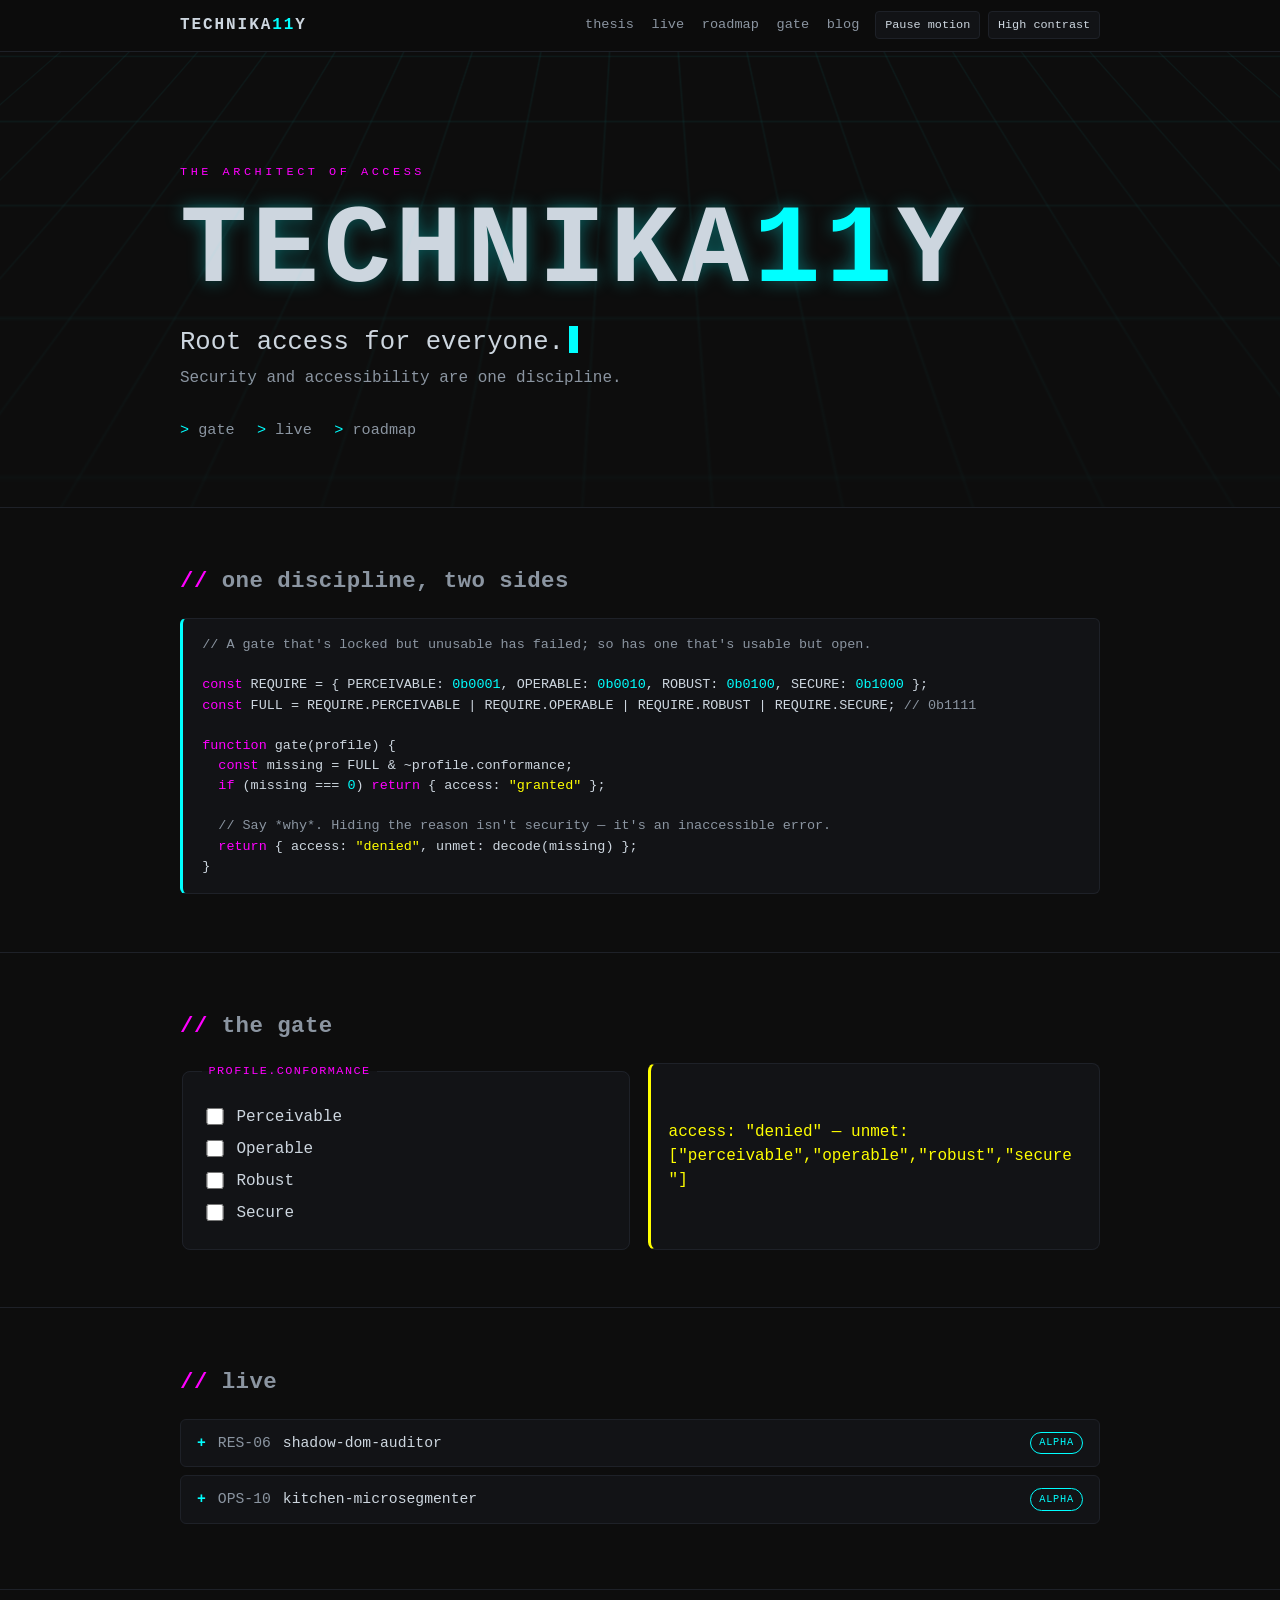
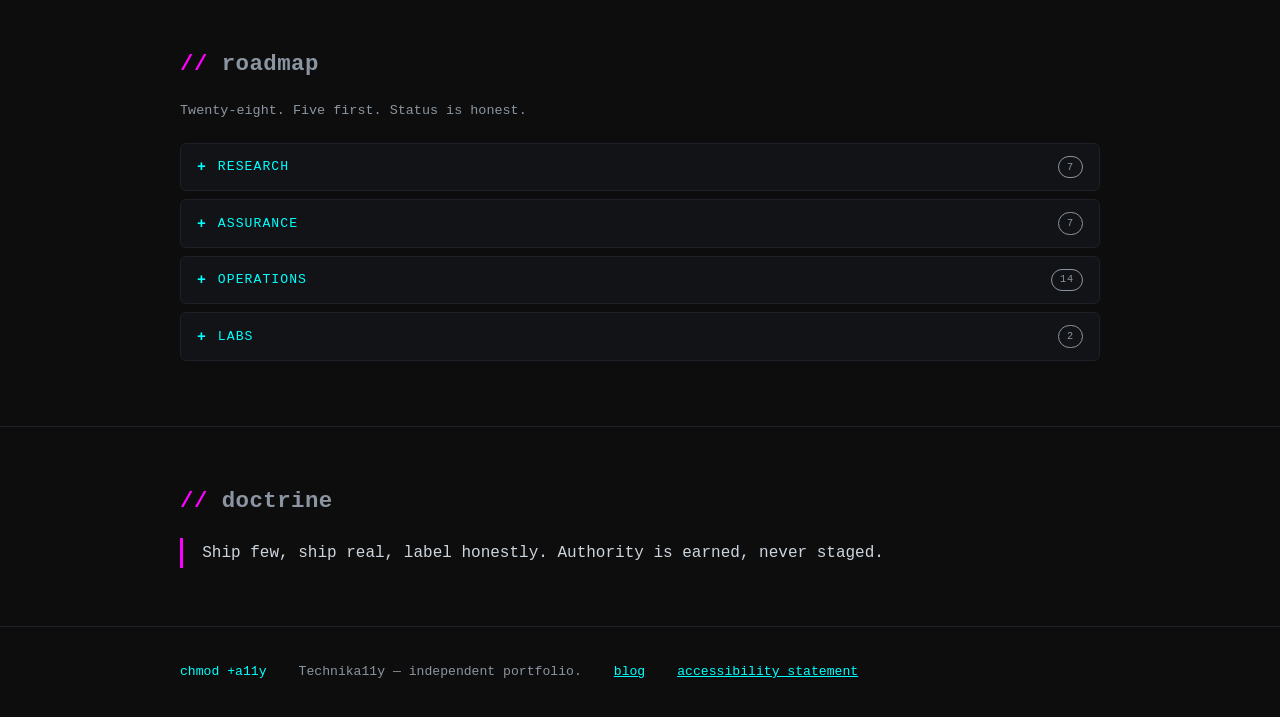
==== index.html @ 1067c13e "Landing page Signed-off-by: Technika11y <technika11yspeakn@gmail.com>" ====
<!doctype html>
<html lang="en" data-motion="on" data-contrast="normal">
<head>
  <meta charset="utf-8">
  <meta name="viewport" content="width=device-width, initial-scale=1">
  <title>Technika11y — Root access for everyone</title>
  <meta name="description" content="Security, compliance, and accessibility are one discipline. Root access for everyone.">
  <style>
    :root {
      --bg: #0d0d0d;
      --panel: #121316;
      --ink: #cdd6df;
      --muted: #8b95a1;
      --cyan: #00ffff;
      --magenta: #ff00ff;
      --yellow: #ffff00;
      --line: #1e2128;
      --grid: rgba(0, 255, 255, 0.10);
      --glow: 0 0 18px rgba(0, 255, 255, 0.35);
      --focus: #ffff00;
      --mono: ui-monospace, "JetBrains Mono", "Fira Code", "SFMono-Regular", Menlo, Consolas, monospace;
    }
    html[data-contrast="high"] {
      --bg: #000000;
      --panel: #0a0a0a;
      --ink: #ffffff;
      --muted: #e6e6e6;
      --cyan: #79ffff;
      --magenta: #ff8bff;
      --yellow: #ffff5c;
      --line: #ffffff;
      --grid: rgba(255, 255, 255, 0.14);
      --glow: none;
    }

    * { box-sizing: border-box; }
    html { scroll-behavior: smooth; }
    body {
      margin: 0; background: var(--bg); color: var(--ink);
      font-family: var(--mono); line-height: 1.5; -webkit-font-smoothing: antialiased;
    }
    a { color: var(--cyan); }
    a:focus-visible, button:focus-visible, input:focus-visible, summary:focus-visible {
      outline: 3px solid var(--focus); outline-offset: 2px; border-radius: 2px;
    }
    .skip { position: absolute; left: -999px; top: 0; z-index: 100; background: var(--yellow); color: #000; padding: .6rem 1rem; font-weight: 700; }
    .skip:focus { left: .5rem; top: .5rem; }
    .wrap { width: min(920px, 92vw); margin-inline: auto; }

    /* header */
    header { position: sticky; top: 0; z-index: 40; background: color-mix(in srgb, var(--bg) 88%, transparent); backdrop-filter: blur(6px); border-bottom: 1px solid var(--line); }
    .bar { display: flex; align-items: center; gap: 1rem; padding: .7rem 0; flex-wrap: wrap; }
    .brand { font-weight: 800; letter-spacing: .12em; color: var(--ink); text-decoration: none; }
    .brand .n { color: var(--cyan); }
    nav.main { display: flex; gap: 1.1rem; margin-left: auto; flex-wrap: wrap; }
    nav.main a { color: var(--muted); text-decoration: none; font-size: .85rem; }
    nav.main a:hover { color: var(--cyan); }
    .controls { display: flex; gap: .5rem; }
    .ctl { background: var(--panel); color: var(--ink); border: 1px solid var(--line); font-family: var(--mono); font-size: .74rem; padding: .38rem .55rem; cursor: pointer; border-radius: 4px; }
    .ctl[aria-pressed="true"] { border-color: var(--cyan); color: var(--cyan); }

    /* hero */
    .hero { position: relative; overflow: hidden; border-bottom: 1px solid var(--line); }
    .hero .grid-bg {
      position: absolute; inset: -40% -10% -10% -10%; z-index: 0; pointer-events: none;
      background-image: linear-gradient(var(--grid) 1px, transparent 1px), linear-gradient(90deg, var(--grid) 1px, transparent 1px);
      background-size: 44px 44px;
      transform: perspective(520px) rotateX(58deg) translateY(-6%); transform-origin: top center;
      mask-image: linear-gradient(to bottom, #000 0%, transparent 78%);
      animation: drift 14s linear infinite;
    }
    @keyframes drift { to { background-position: 0 44px, 44px 0; } }
    .hero .inner { position: relative; z-index: 1; padding: clamp(3rem, 10vw, 7rem) 0 clamp(2.5rem, 6vw, 4rem); }
    .kicker { color: var(--magenta); letter-spacing: .3em; font-size: .74rem; text-transform: uppercase; margin: 0 0 1.1rem; }
    .wordmark { margin: 0; font-weight: 800; letter-spacing: .04em; line-height: .95; font-size: clamp(2.6rem, 11vw, 7rem); color: var(--ink); text-shadow: var(--glow); }
    .wordmark .n { color: var(--cyan); }
    .tagline { font-size: clamp(1.1rem, 3.4vw, 1.6rem); margin: 1.2rem 0 .2rem; color: var(--ink); }
    .cursor { display: inline-block; width: .55ch; height: 1.05em; background: var(--cyan); margin-left: .2em; vertical-align: -0.12em; animation: blink 1.1s step-end infinite; }
    @keyframes blink { 50% { opacity: 0; } }
    .subline { color: var(--muted); margin: 0 0 1.8rem; }
    .prompts { display: flex; gap: 1.4rem; flex-wrap: wrap; }
    .prompt { text-decoration: none; color: var(--muted); font-size: .95rem; border-bottom: 1px solid transparent; }
    .prompt::before { content: "> "; color: var(--cyan); }
    .prompt:hover { color: var(--cyan); border-bottom-color: var(--cyan); }

    /* sections */
    section { padding: clamp(2.2rem, 5vw, 3.6rem) 0; border-bottom: 1px solid var(--line); }
    h2 { font-size: clamp(1.1rem, 3vw, 1.4rem); margin: 0 0 1.2rem; color: var(--muted); font-weight: 600; letter-spacing: .02em; }
    h2 .hash { color: var(--magenta); }

    .code-panel { background: var(--panel); border: 1px solid var(--line); border-left: 3px solid var(--cyan); border-radius: 6px; padding: 1rem 1.2rem; overflow-x: auto; font-size: .84rem; }
    .code-panel pre { margin: 0; }
    .tok-c { color: var(--muted); } .tok-k { color: var(--magenta); } .tok-n { color: var(--cyan); } .tok-s { color: var(--yellow); }

    /* disclosure rows */
    details { border: 1px solid var(--line); border-radius: 6px; background: var(--panel); margin: .5rem 0; }
    summary { cursor: pointer; padding: .75rem 1rem; list-style: none; display: flex; align-items: center; gap: .75rem; font-size: .92rem; }
    summary::-webkit-details-marker { display: none; }
    summary::before { content: "+"; color: var(--cyan); font-weight: 700; width: 1ch; }
    details[open] summary::before { content: "\2212"; }
    summary:hover { background: color-mix(in srgb, var(--cyan) 8%, transparent); }
    summary .sid { color: var(--muted); }
    summary .sname { color: var(--ink); }
    .detail-body { padding: .2rem 1rem 1.1rem 2.3rem; color: var(--muted); font-size: .88rem; }
    .detail-body .out { color: var(--cyan); white-space: pre-wrap; word-break: break-word; margin-top: .6rem; }
    .badge { margin-left: auto; font-size: .64rem; letter-spacing: .08em; text-transform: uppercase; padding: .16rem .5rem; border-radius: 999px; border: 1px solid currentColor; }
    .badge.alpha { color: var(--cyan); } .badge.flagship { color: var(--magenta); } .badge.planned { color: var(--muted); } .badge.gated { color: var(--yellow); }

    /* roadmap */
    .roadhead { color: var(--muted); font-size: .84rem; margin: 0 0 1.4rem; }
    .modules { display: grid; gap: 1.4rem; grid-template-columns: repeat(auto-fit, minmax(250px, 1fr)); }
    .module h3 { margin: 0 0 .7rem; font-size: .82rem; letter-spacing: .1em; text-transform: uppercase; color: var(--cyan); }
    ul.roster { list-style: none; margin: 0; padding: 0; display: grid; gap: .5rem; }
    ul.roster li { display: flex; align-items: baseline; gap: .5rem; font-size: .82rem; }
    ul.roster .id { color: var(--muted); min-width: 3.8em; }
    ul.roster .st { margin-left: auto; font-size: .62rem; letter-spacing: .06em; text-transform: uppercase; }
    .st.alpha { color: var(--cyan); } .st.flagship { color: var(--magenta); } .st.planned { color: var(--muted); } .st.gated { color: var(--yellow); }
    #roadmap .modules-stack details { margin: .5rem 0; }
    #roadmap .detail-body { color: var(--ink); padding-top: .6rem; }
    #roadmap summary .sname { text-transform: uppercase; letter-spacing: .08em; font-size: .82rem; color: var(--cyan); }

    /* gate */
    .gate { display: grid; gap: 1rem; grid-template-columns: 1fr; }
    @media (min-width: 720px) { .gate { grid-template-columns: 1fr 1fr; } }
    fieldset { border: 1px solid var(--line); border-radius: 8px; padding: 1rem 1.2rem; background: var(--panel); }
    legend { color: var(--magenta); padding: 0 .4rem; font-size: .74rem; text-transform: uppercase; letter-spacing: .12em; }
    .check { display: flex; align-items: center; gap: .6rem; margin: .5rem 0; }
    .check input { width: 1.1rem; height: 1.1rem; accent-color: var(--cyan); }
    .result { background: var(--panel); border: 1px solid var(--line); border-radius: 8px; padding: 1.1rem; display: flex; align-items: center; }
    .result[data-state="granted"] { border-left: 3px solid var(--cyan); }
    .result[data-state="denied"] { border-left: 3px solid var(--yellow); }
    .result output { font-size: 1rem; word-break: break-word; }
    .state-granted { color: var(--cyan); } .state-denied { color: var(--yellow); }

    blockquote { margin: 0; border-left: 3px solid var(--magenta); padding: .2rem 0 .2rem 1.2rem; color: var(--ink); font-size: 1rem; }

    footer { padding: 2.2rem 0; color: var(--muted); font-size: .82rem; display: flex; gap: 1rem 2rem; flex-wrap: wrap; align-items: baseline; }
    footer .mono { color: var(--cyan); }

    html[data-motion="off"] .grid-bg, html[data-motion="off"] .cursor { animation: none; }
    @media (prefers-reduced-motion: reduce) { html { scroll-behavior: auto; } .grid-bg, .cursor { animation: none; } }
    @media (forced-colors: active) { .badge, .ctl, .code-panel, details { border-color: CanvasText; } }
  </style>
</head>
<body>
  <a class="skip" href="#main">Skip to main content</a>

  <header>
    <div class="wrap bar">
      <a class="brand" href="#top">TECHNIKA<span class="n">11</span>Y</a>
      <nav class="main" aria-label="Primary">
        <a href="#thesis">thesis</a>
        <a href="#live">live</a>
        <a href="#roadmap">roadmap</a>
        <a href="#gate">gate</a>
        <a href="blog/">blog</a>
      </nav>
      <div class="controls">
        <button type="button" id="toggle-motion" class="ctl" aria-pressed="false">Pause motion</button>
        <button type="button" id="toggle-contrast" class="ctl" aria-pressed="false">High contrast</button>
      </div>
    </div>
  </header>

  <main id="main">
    <div class="hero" id="top">
      <div class="grid-bg" aria-hidden="true"></div>
      <div class="wrap inner">
        <p class="kicker">The Architect of Access</p>
        <h1 class="wordmark">TECHNIKA<span class="n">11</span>Y</h1>
        <p class="tagline">Root access for everyone.<span class="cursor" aria-hidden="true"></span></p>
        <p class="subline">Security and accessibility are one discipline.</p>
        <div class="prompts">
          <a class="prompt" href="#gate">gate</a>
          <a class="prompt" href="#live">live</a>
          <a class="prompt" href="#roadmap">roadmap</a>
        </div>
      </div>
    </div>

    <!-- THESIS: let the code speak -->
    <section id="thesis">
      <div class="wrap">
        <h2><span class="hash">//</span> one discipline, two sides</h2>
        <div class="code-panel">
<pre><code><span class="tok-c">// A gate that's locked but unusable has failed; so has one that's usable but open.</span>

<span class="tok-k">const</span> REQUIRE = { PERCEIVABLE: <span class="tok-n">0b0001</span>, OPERABLE: <span class="tok-n">0b0010</span>, ROBUST: <span class="tok-n">0b0100</span>, SECURE: <span class="tok-n">0b1000</span> };
<span class="tok-k">const</span> FULL = REQUIRE.PERCEIVABLE | REQUIRE.OPERABLE | REQUIRE.ROBUST | REQUIRE.SECURE; <span class="tok-c">// 0b1111</span>

<span class="tok-k">function</span> gate(profile) {
  <span class="tok-k">const</span> missing = FULL &amp; ~profile.conformance;
  <span class="tok-k">if</span> (missing === <span class="tok-n">0</span>) <span class="tok-k">return</span> { access: <span class="tok-s">"granted"</span> };

  <span class="tok-c">// Say *why*. Hiding the reason isn't security — it's an inaccessible error.</span>
  <span class="tok-k">return</span> { access: <span class="tok-s">"denied"</span>, unmet: decode(missing) };
}</code></pre>
        </div>
      </div>
    </section>

    <!-- GATE: the interaction -->
    <section id="gate">
      <div class="wrap">
        <h2><span class="hash">//</span> the gate</h2>
        <div class="gate">
          <fieldset>
            <legend>profile.conformance</legend>
            <label class="check"><input type="checkbox" data-bit="perceivable"> Perceivable</label>
            <label class="check"><input type="checkbox" data-bit="operable"> Operable</label>
            <label class="check"><input type="checkbox" data-bit="robust"> Robust</label>
            <label class="check"><input type="checkbox" data-bit="secure"> Secure</label>
          </fieldset>
          <div class="result" id="gate-result" data-state="denied">
            <output id="gate-output" aria-live="polite" class="state-denied">access: "denied" — unmet: ["perceivable","operable","robust","secure"]</output>
          </div>
        </div>
      </div>
    </section>

    <!-- LIVE: terse, reveal on demand -->
    <section id="live">
      <div class="wrap">
        <h2><span class="hash">//</span> live</h2>
        <details>
          <summary><span class="sid">RES-06</span> <span class="sname">shadow-dom-auditor</span> <span class="badge alpha">alpha</span></summary>
          <div class="detail-body">
            Pierces shadow DOM for the accessibility defects and injection-sink smells conventional
            scanners walk past — including cross-root <code>aria-labelledby</code> that can't resolve
            by design.
            <div class="out">ERROR aria-idref-broken [shadow] — cross-root idrefs never resolve</div>
          </div>
        </details>
        <details>
          <summary><span class="sid">OPS-10</span> <span class="sname">kitchen-microsegmenter</span> <span class="badge alpha">alpha</span></summary>
          <div class="detail-body">
            A device inventory becomes a zero-trust, default-deny nftables ruleset — a compromised
            sensor can't pivot to the POS. Fails closed. Never auto-applies.
            <div class="out">ERROR uptier-flow — iot-&gt;pos:443 could pivot into pos</div>
          </div>
        </details>
      </div>
    </section>

    <!-- ROADMAP: shown, not sold -->
    <section id="roadmap">
      <div class="wrap">
        <h2><span class="hash">//</span> roadmap</h2>
        <p class="roadhead">Twenty-eight. Five first. Status is honest.</p>
        <div class="modules-stack">
          <details>
            <summary><span class="sname">research</span> <span class="badge planned">7</span></summary>
            <div class="detail-body">
              <ul class="roster">
                <li><span class="id">RES-01</span> protocol-fuzzer <span class="st planned">planned</span></li>
                <li><span class="id">RES-02</span> forensic-vault <span class="st planned">planned</span></li>
                <li><span class="id">RES-03</span> hid-toolkit <span class="st planned">planned</span></li>
                <li><span class="id">RES-04</span> pos-interceptor <span class="st planned">planned</span></li>
                <li><span class="id">RES-05</span> evasion-sandbox <span class="st planned">planned</span></li>
                <li><span class="id">RES-06</span> shadow-dom-auditor <span class="st alpha">alpha</span></li>
                <li><span class="id">RES-07</span> airgap-detector <span class="st gated">de-risk</span></li>
              </ul>
            </div>
          </details>
          <details>
            <summary><span class="sname">assurance</span> <span class="badge planned">7</span></summary>
            <div class="detail-body">
              <ul class="roster">
                <li><span class="id">IA-01</span> credential-entropy <span class="st planned">planned</span></li>
                <li><span class="id">IA-02</span> pdf-ua-linter <span class="st alpha">alpha</span></li>
                <li><span class="id">IA-03</span> wcag-ci-gate <span class="st planned">planned</span></li>
                <li><span class="id">IA-04</span> vpat-generator <span class="st planned">planned</span></li>
                <li><span class="id">IA-05</span> procurement-scanner <span class="st planned">planned</span></li>
                <li><span class="id">IA-06</span> incident-disclosure-toolkit <span class="st alpha">alpha</span></li>
                <li><span class="id">IA-07</span> log-hardener <span class="st planned">planned</span></li>
              </ul>
            </div>
          </details>
          <details>
            <summary><span class="sname">operations</span> <span class="badge planned">14</span></summary>
            <div class="detail-body">
              <ul class="roster">
                <li><span class="id">OPS-01</span> recipe-costing <span class="st planned">planned</span></li>
                <li><span class="id">OPS-02</span> haccp-automator <span class="st planned">planned</span></li>
                <li><span class="id">OPS-03</span> traceability-ledger <span class="st planned">planned</span></li>
                <li><span class="id">OPS-04</span> staff-training-bot <span class="st planned">planned</span></li>
                <li><span class="id">OPS-05</span> kds-middleware <span class="st planned">planned</span></li>
                <li><span class="id">OPS-06</span> npd-tracker <span class="st planned">planned</span></li>
                <li><span class="id">OPS-07</span> menu-a11y-engine <span class="st alpha">alpha</span></li>
                <li><span class="id">OPS-08</span> allergen-validator <span class="st planned">planned</span></li>
                <li><span class="id">OPS-09</span> iot-firmware-auditor <span class="st planned">planned</span></li>
                <li><span class="id">OPS-10</span> kitchen-microseg <span class="st alpha">alpha</span></li>
                <li><span class="id">OPS-11</span> price-optimizer <span class="st planned">planned</span></li>
                <li><span class="id">OPS-12</span> sous-vide-telemetry <span class="st planned">planned</span></li>
                <li><span class="id">OPS-13</span> food-waste-engine <span class="st planned">planned</span></li>
                <li><span class="id">OPS-14</span> skim-identity <span class="st gated">de-risk</span></li>
              </ul>
            </div>
          </details>
          <details>
            <summary><span class="sname">labs</span> <span class="badge planned">2</span></summary>
            <div class="detail-body">
              <p style="color:var(--muted); font-size:.8rem; margin:.2rem 0 .8rem;">Affectionate homages, built real — outside the core 28.</p>
              <ul class="roster">
                <li><span class="id">LAB-01</span> tron <span class="st alpha">alpha</span></li>
                <li><span class="id">LAB-02</span> cyberdyne <span class="st alpha">alpha</span></li>
              </ul>
            </div>
          </details>
        </div>
      </div>
    </section>

    <!-- DOCTRINE: one line -->
    <section id="doctrine">
      <div class="wrap">
        <h2><span class="hash">//</span> doctrine</h2>
        <blockquote>Ship few, ship real, label honestly. Authority is earned, never staged.</blockquote>
      </div>
    </section>
  </main>

  <footer>
    <div class="wrap" style="display:flex; gap:1rem 2rem; flex-wrap:wrap;">
      <span class="mono">chmod +a11y</span>
      <span>Technika11y — independent portfolio.</span>
      <a href="blog/">blog</a>
      <a href="accessibility.html">accessibility statement</a>
    </div>
  </footer>

  <script>
    (function () {
      var root = document.documentElement;

      var motionBtn = document.getElementById('toggle-motion');
      var prefersReduced = window.matchMedia('(prefers-reduced-motion: reduce)').matches;
      function setMotion(off) {
        root.dataset.motion = off ? 'off' : 'on';
        motionBtn.setAttribute('aria-pressed', String(off));
        motionBtn.textContent = off ? 'Resume motion' : 'Pause motion';
      }
      setMotion(prefersReduced);
      motionBtn.addEventListener('click', function () { setMotion(root.dataset.motion !== 'off'); });

      var contrastBtn = document.getElementById('toggle-contrast');
      contrastBtn.addEventListener('click', function () {
        var high = root.dataset.contrast !== 'high';
        root.dataset.contrast = high ? 'high' : 'normal';
        contrastBtn.setAttribute('aria-pressed', String(high));
      });

      var BIT = { perceivable: 1, operable: 2, robust: 4, secure: 8 };
      var FULL = BIT.perceivable | BIT.operable | BIT.robust | BIT.secure;
      var boxes = Array.prototype.slice.call(document.querySelectorAll('[data-bit]'));
      var panel = document.getElementById('gate-result');
      var out = document.getElementById('gate-output');
      function decode(missing) { return Object.keys(BIT).filter(function (k) { return missing & BIT[k]; }); }
      function evaluate() {
        var conf = 0;
        boxes.forEach(function (b) { if (b.checked) conf |= BIT[b.dataset.bit]; });
        var missing = FULL & ~conf;
        if (missing === 0) {
          panel.dataset.state = 'granted'; out.className = 'state-granted';
          out.textContent = 'access: "granted"';
        } else {
          panel.dataset.state = 'denied'; out.className = 'state-denied';
          out.textContent = 'access: "denied" — unmet: ' + JSON.stringify(decode(missing));
        }
      }
      boxes.forEach(function (b) { b.addEventListener('change', evaluate); });
      evaluate();
    })();
  </script>
</body>
</html>
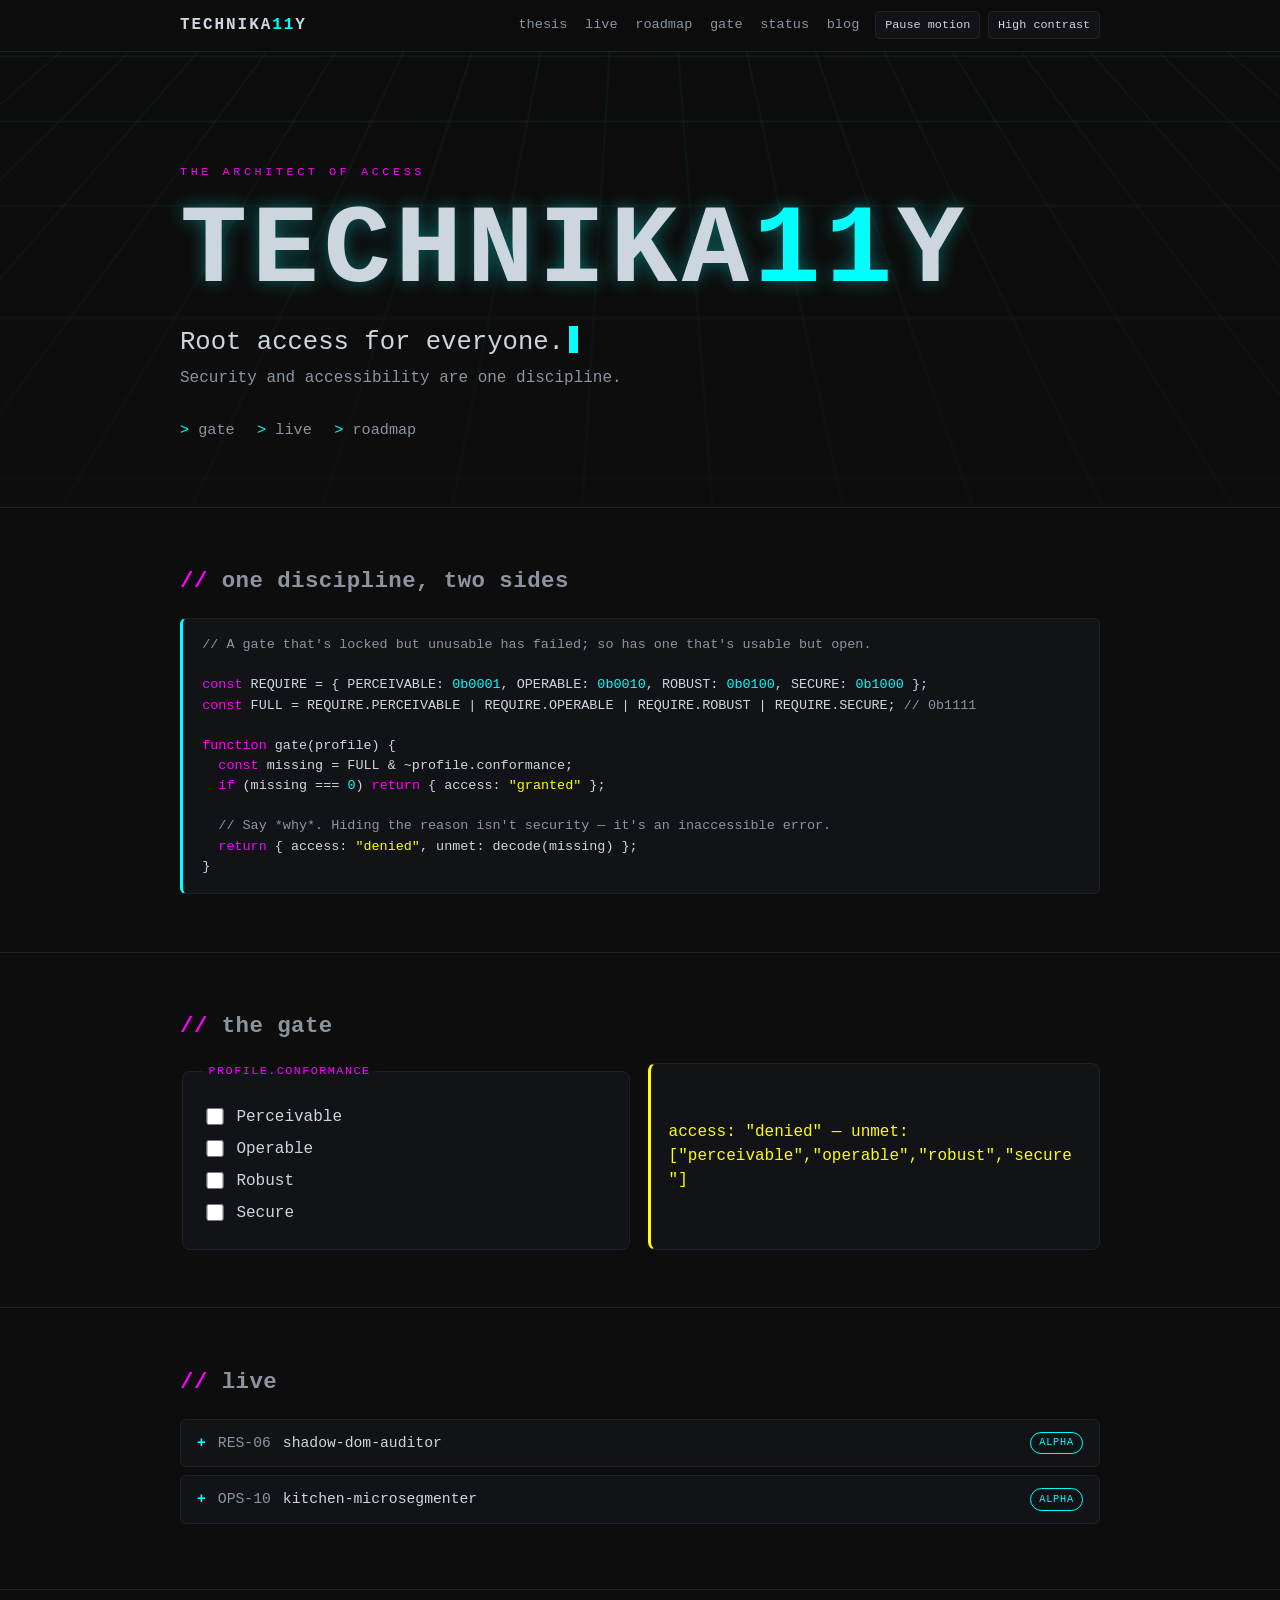
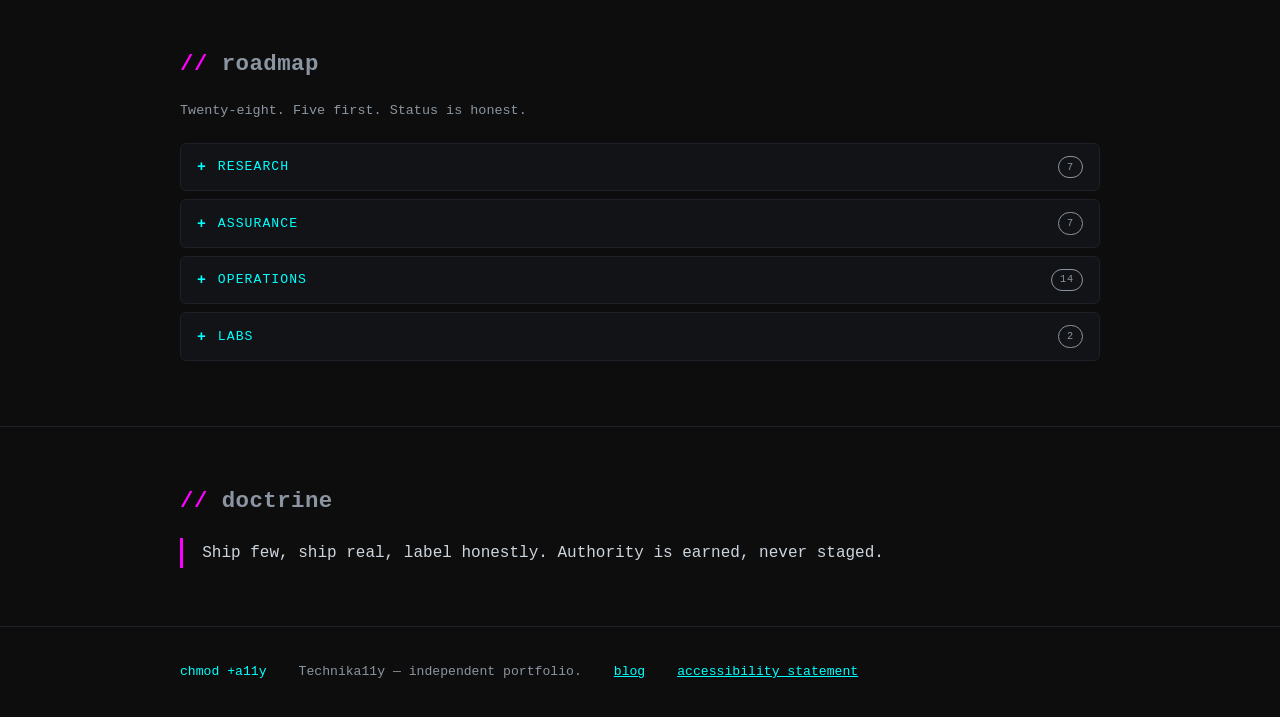
==== commit 0bbc89eb: "site: animated status dashboard + nav link; favicon on subpages Signed-off-by: Technika11y <technika" ====
--- a/index.html
+++ b/index.html
@@ -2,9 +2,20 @@
 <html lang="en" data-motion="on" data-contrast="normal">
 <head>
   <meta charset="utf-8">
+  <link rel="icon" href="/favicon.svg" type="image/svg+xml">
   <meta name="viewport" content="width=device-width, initial-scale=1">
   <title>Technika11y — Root access for everyone</title>
   <meta name="description" content="Security, compliance, and accessibility are one discipline. Root access for everyone.">
+  <meta property="og:type" content="website">
+  <meta property="og:title" content="Technika11y — Root access for everyone">
+  <meta property="og:description" content="Security, compliance, and accessibility are one discipline.">
+  <meta property="og:url" content="https://technika11y.github.io/">
+  <meta property="og:image" content="https://technika11y.github.io/og-image.png">
+  <meta property="og:image:width" content="1200">
+  <meta property="og:image:height" content="630">
+  <meta name="twitter:card" content="summary_large_image">
+  <meta name="twitter:title" content="Technika11y — Root access for everyone">
+  <meta name="twitter:image" content="https://technika11y.github.io/og-image.png">
   <style>
     :root {
       --bg: #0d0d0d;
@@ -140,6 +151,9 @@
     html[data-motion="off"] .grid-bg, html[data-motion="off"] .cursor { animation: none; }
     @media (prefers-reduced-motion: reduce) { html { scroll-behavior: auto; } .grid-bg, .cursor { animation: none; } }
     @media (forced-colors: active) { .badge, .ctl, .code-panel, details { border-color: CanvasText; } }
+      .roster a { text-decoration: none; }
+    .roster a:hover { text-decoration: underline; }
+    .repolink { display: inline-block; margin-top: .6rem; font-size: .8rem; }
   </style>
 </head>
 <body>
@@ -153,6 +167,7 @@
         <a href="#live">live</a>
         <a href="#roadmap">roadmap</a>
         <a href="#gate">gate</a>
+        <a href="dashboard.html">status</a>
         <a href="blog/">blog</a>
       </nav>
       <div class="controls">
@@ -229,6 +244,7 @@
             scanners walk past — including cross-root <code>aria-labelledby</code> that can't resolve
             by design.
             <div class="out">ERROR aria-idref-broken [shadow] — cross-root idrefs never resolve</div>
+            <a class="repolink" href="https://github.com/technika11y/shadow-dom-auditor">→ view on github</a>
           </div>
         </details>
         <details>
@@ -237,6 +253,7 @@
             A device inventory becomes a zero-trust, default-deny nftables ruleset — a compromised
             sensor can't pivot to the POS. Fails closed. Never auto-applies.
             <div class="out">ERROR uptier-flow — iot-&gt;pos:443 could pivot into pos</div>
+            <a class="repolink" href="https://github.com/technika11y/kitchen-microsegmenter">→ view on github</a>
           </div>
         </details>
       </div>
@@ -257,7 +274,7 @@
                 <li><span class="id">RES-03</span> hid-toolkit <span class="st planned">planned</span></li>
                 <li><span class="id">RES-04</span> pos-interceptor <span class="st planned">planned</span></li>
                 <li><span class="id">RES-05</span> evasion-sandbox <span class="st planned">planned</span></li>
-                <li><span class="id">RES-06</span> shadow-dom-auditor <span class="st alpha">alpha</span></li>
+                <li><span class="id">RES-06</span> <a href="https://github.com/technika11y/shadow-dom-auditor">shadow-dom-auditor</a> <span class="st alpha">alpha</span></li>
                 <li><span class="id">RES-07</span> airgap-detector <span class="st gated">de-risk</span></li>
               </ul>
             </div>
@@ -267,12 +284,12 @@
             <div class="detail-body">
               <ul class="roster">
                 <li><span class="id">IA-01</span> credential-entropy <span class="st planned">planned</span></li>
-                <li><span class="id">IA-02</span> pdf-ua-linter <span class="st alpha">alpha</span></li>
+                <li><span class="id">IA-02</span> <a href="https://github.com/technika11y/pdf-ua-linter">pdf-ua-linter</a> <span class="st alpha">alpha</span></li>
                 <li><span class="id">IA-03</span> wcag-ci-gate <span class="st planned">planned</span></li>
-                <li><span class="id">IA-04</span> vpat-generator <span class="st planned">planned</span></li>
-                <li><span class="id">IA-05</span> procurement-scanner <span class="st planned">planned</span></li>
-                <li><span class="id">IA-06</span> incident-disclosure-toolkit <span class="st alpha">alpha</span></li>
-                <li><span class="id">IA-07</span> log-hardener <span class="st planned">planned</span></li>
+                <li><span class="id">IA-04</span> <a href="https://github.com/technika11y/vpat-generator">vpat-generator</a> <span class="st alpha">alpha</span></li>
+                <li><span class="id">IA-05</span> <a href="https://github.com/technika11y/procurement-scanner">procurement-scanner</a> <span class="st alpha">alpha</span></li>
+                <li><span class="id">IA-06</span> <a href="https://github.com/technika11y/incident-disclosure-toolkit">incident-disclosure-toolkit</a> <span class="st alpha">alpha</span></li>
+                <li><span class="id">IA-07</span> <a href="https://github.com/technika11y/log-hardener">log-hardener</a> <span class="st alpha">alpha</span></li>
               </ul>
             </div>
           </details>
@@ -286,12 +303,12 @@
                 <li><span class="id">OPS-04</span> staff-training-bot <span class="st planned">planned</span></li>
                 <li><span class="id">OPS-05</span> kds-middleware <span class="st planned">planned</span></li>
                 <li><span class="id">OPS-06</span> npd-tracker <span class="st planned">planned</span></li>
-                <li><span class="id">OPS-07</span> menu-a11y-engine <span class="st alpha">alpha</span></li>
-                <li><span class="id">OPS-08</span> allergen-validator <span class="st planned">planned</span></li>
-                <li><span class="id">OPS-09</span> iot-firmware-auditor <span class="st planned">planned</span></li>
-                <li><span class="id">OPS-10</span> kitchen-microseg <span class="st alpha">alpha</span></li>
+                <li><span class="id">OPS-07</span> <a href="https://github.com/technika11y/menu-a11y-engine">menu-a11y-engine</a> <span class="st alpha">alpha</span></li>
+                <li><span class="id">OPS-08</span> <a href="https://github.com/technika11y/allergen-validator">allergen-validator</a> <span class="st alpha">alpha</span></li>
+                <li><span class="id">OPS-09</span> <a href="https://github.com/technika11y/iot-firmware-auditor">iot-firmware-auditor</a> <span class="st alpha">alpha</span></li>
+                <li><span class="id">OPS-10</span> <a href="https://github.com/technika11y/kitchen-microsegmenter">kitchen-microseg</a> <span class="st alpha">alpha</span></li>
                 <li><span class="id">OPS-11</span> price-optimizer <span class="st planned">planned</span></li>
-                <li><span class="id">OPS-12</span> sous-vide-telemetry <span class="st planned">planned</span></li>
+                <li><span class="id">OPS-12</span> <a href="https://github.com/technika11y/sous-vide-telemetry">sous-vide-telemetry</a> <span class="st alpha">alpha</span></li>
                 <li><span class="id">OPS-13</span> food-waste-engine <span class="st planned">planned</span></li>
                 <li><span class="id">OPS-14</span> skim-identity <span class="st gated">de-risk</span></li>
               </ul>
@@ -302,8 +319,8 @@
             <div class="detail-body">
               <p style="color:var(--muted); font-size:.8rem; margin:.2rem 0 .8rem;">Affectionate homages, built real — outside the core 28.</p>
               <ul class="roster">
-                <li><span class="id">LAB-01</span> tron <span class="st alpha">alpha</span></li>
-                <li><span class="id">LAB-02</span> cyberdyne <span class="st alpha">alpha</span></li>
+                <li><span class="id">LAB-01</span> <a href="https://github.com/technika11y/tron">tron</a> <span class="st alpha">alpha</span></li>
+                <li><span class="id">LAB-02</span> <a href="https://github.com/technika11y/cyberdyne">cyberdyne</a> <span class="st alpha">alpha</span></li>
               </ul>
             </div>
           </details>
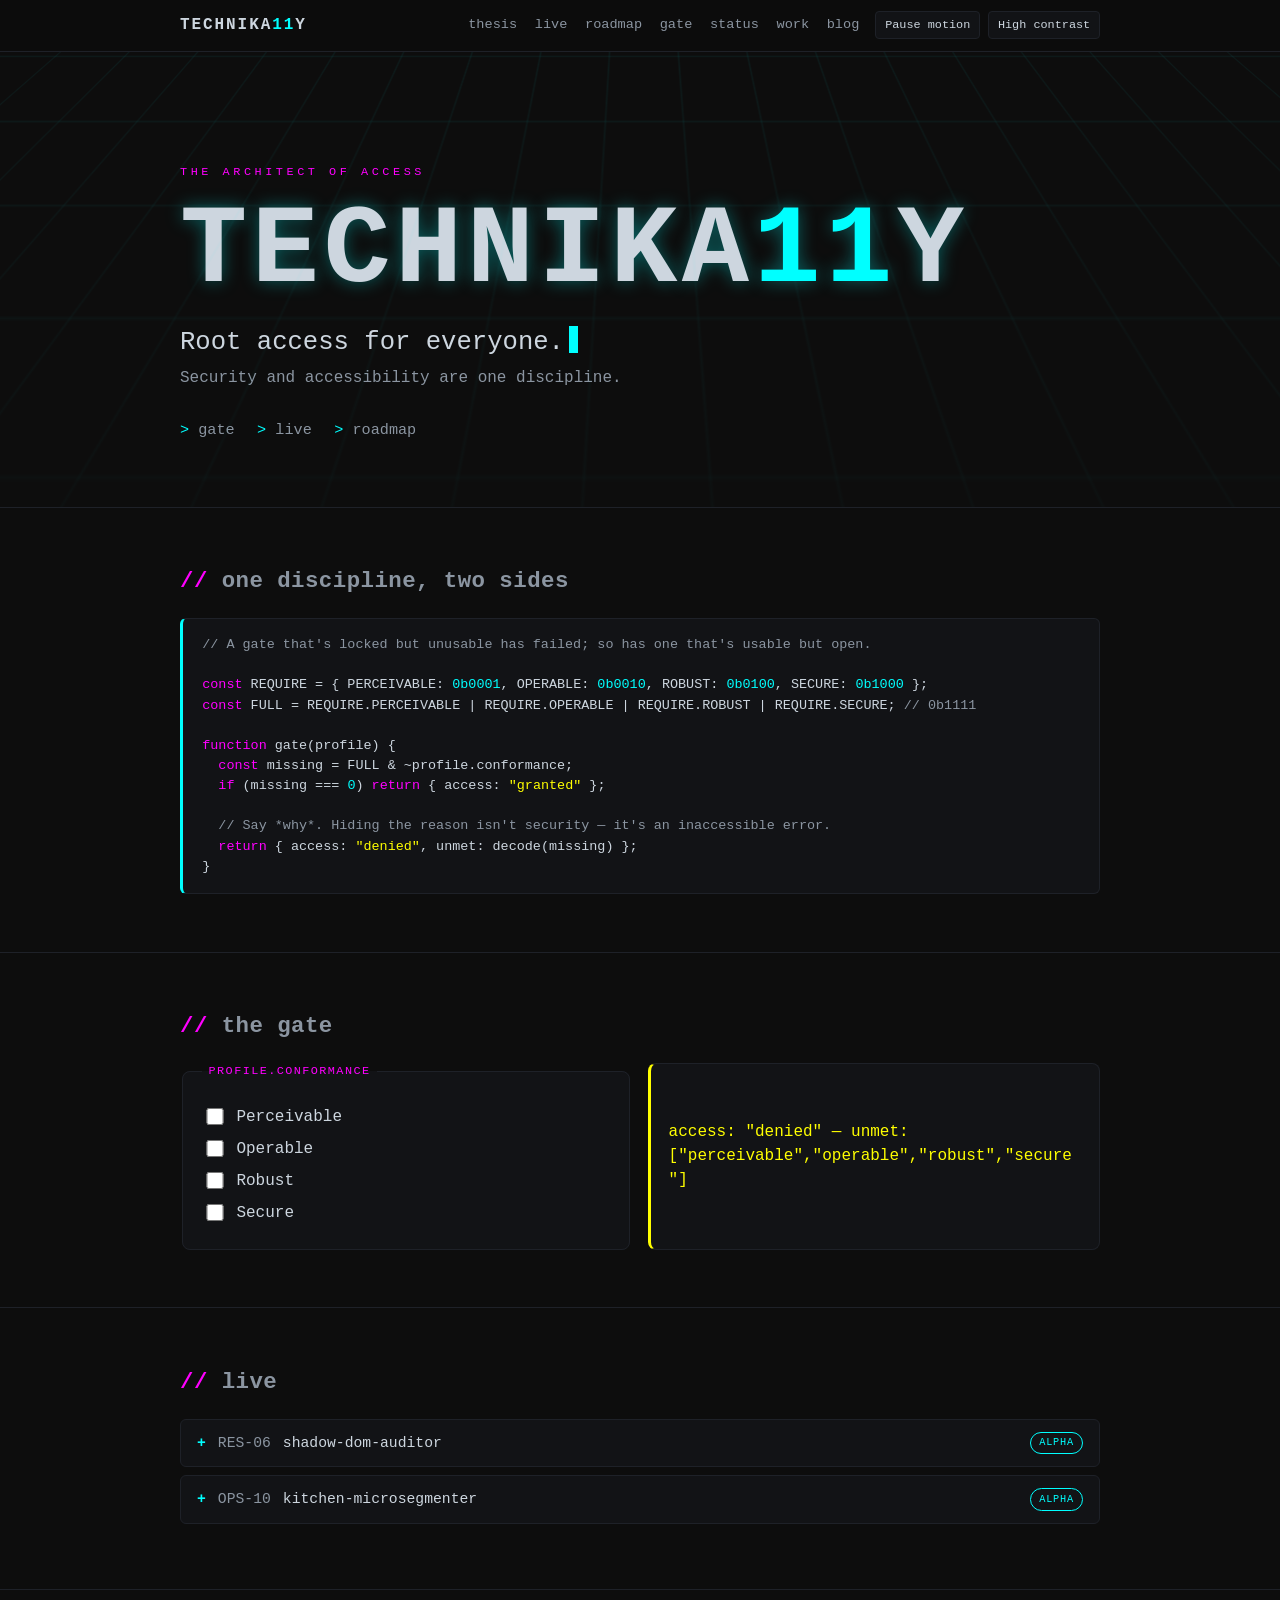
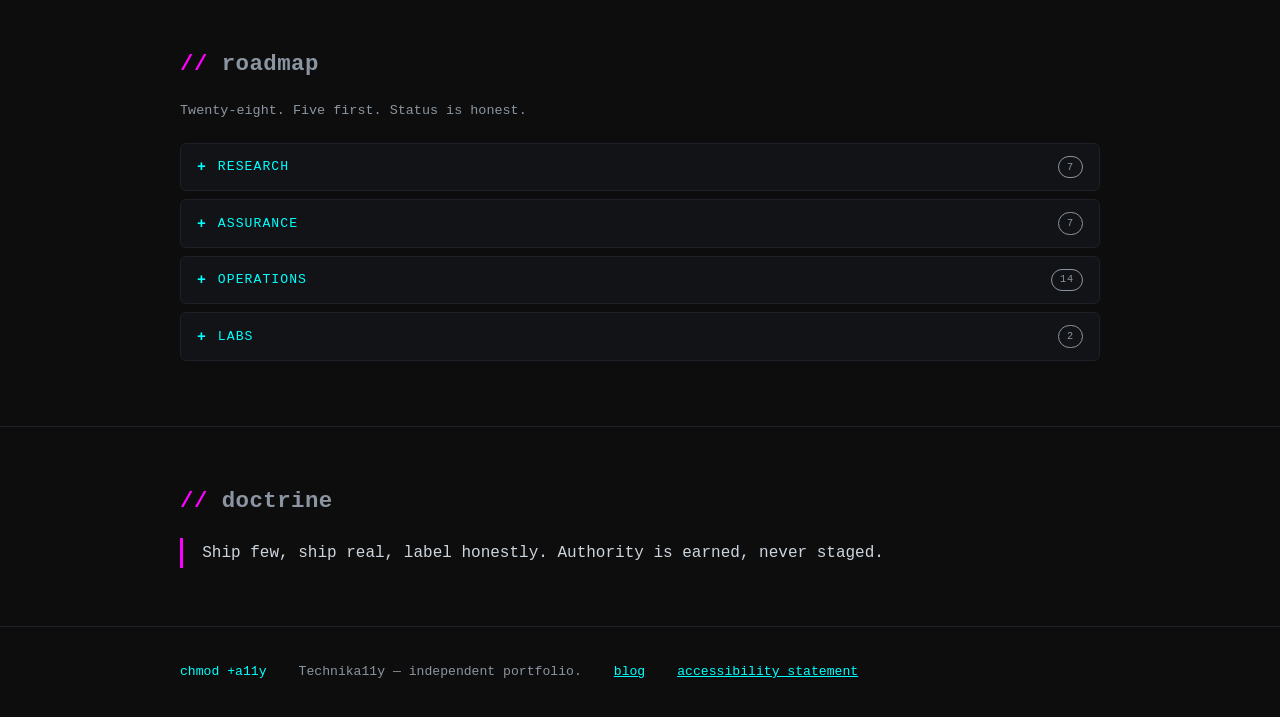
==== commit 82891755: "site: add Services / work-with-us page (audits, remediation, VPAT) + nav; dashboard 158 tests Signed" ====
--- a/index.html
+++ b/index.html
@@ -168,6 +168,7 @@
         <a href="#roadmap">roadmap</a>
         <a href="#gate">gate</a>
         <a href="dashboard.html">status</a>
+        <a href="services.html">work</a>
         <a href="blog/">blog</a>
       </nav>
       <div class="controls">
